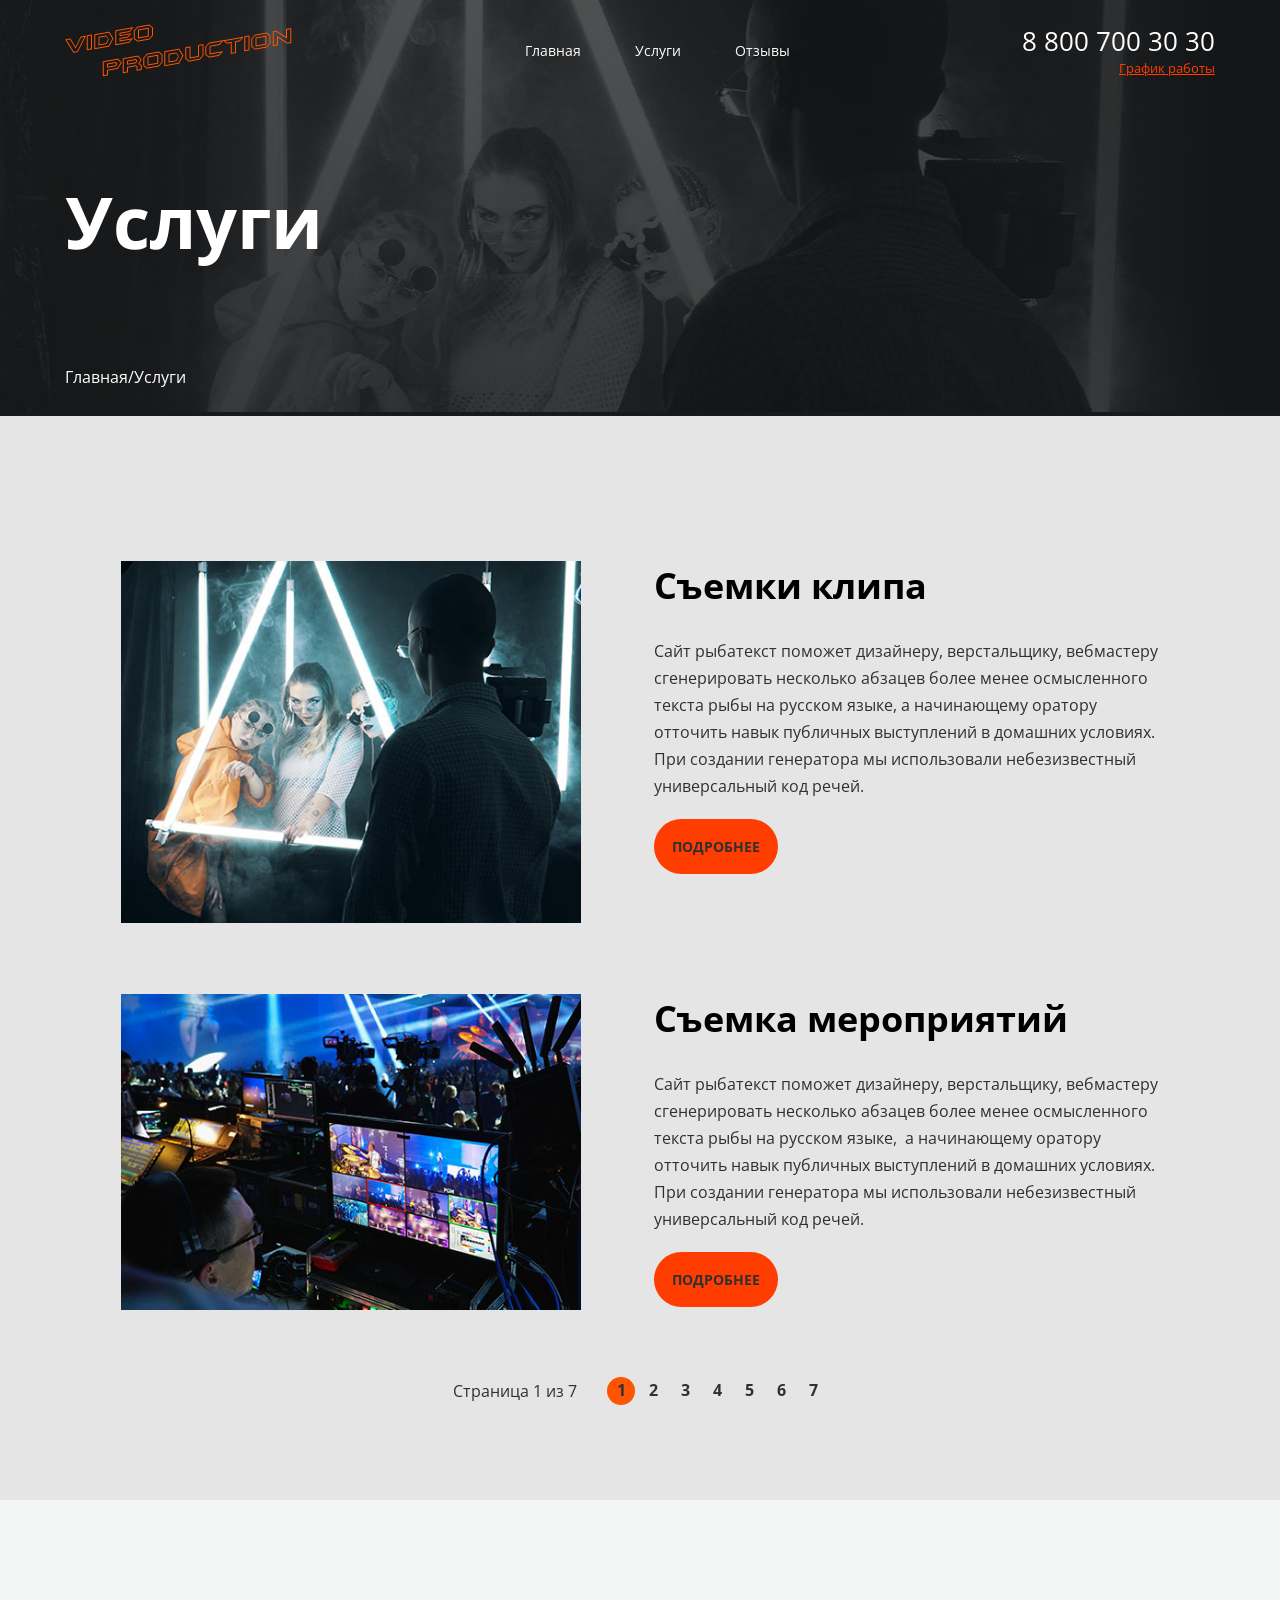
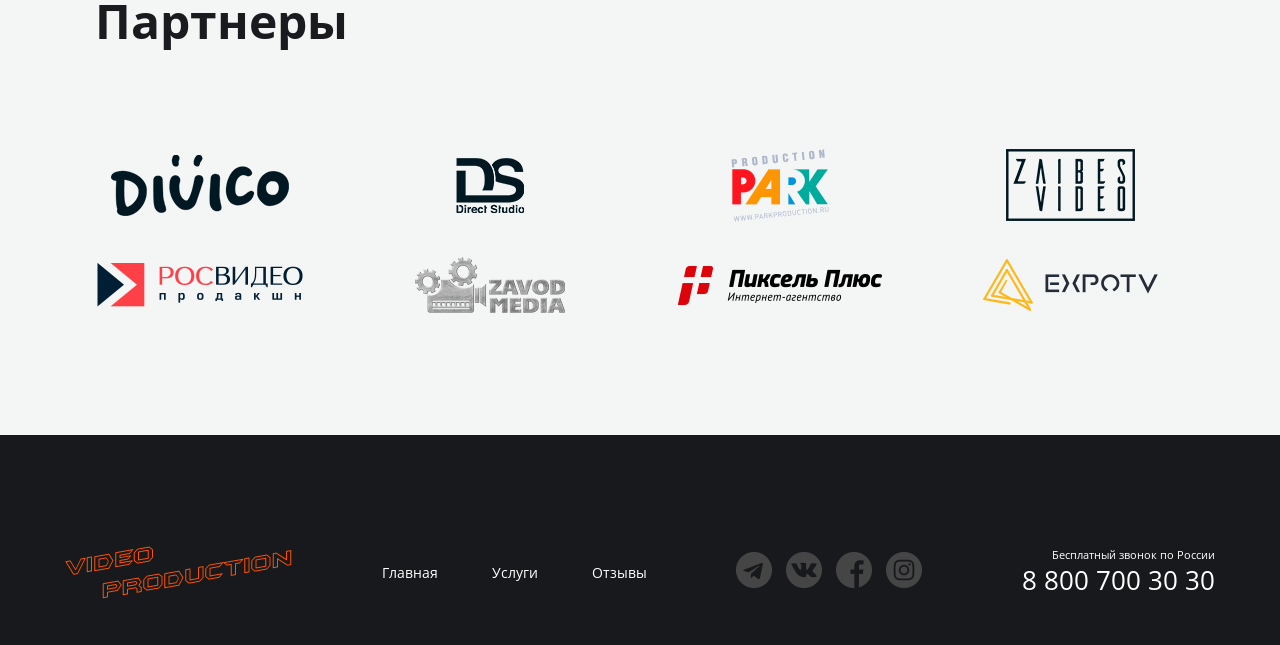
==== services.html @ b1c85d55 "лист услуги" ====
<!DOCTYPE html>
<html lang="ru">
<head>
    <meta charset="UTF-8">
    <meta http-equiv="X-UA-Compatible" content="IE=edge">
    <meta name="viewport" content="width=device-width, initial-scale=1.0">
    <link rel="stylesheet" href="css/main.css" >
    <title>services Page</title>
</head>
<body>
    <div class="wrapper"> 
        <section class="top-line">
            <div class="container top-line__container">
                <header class="header container">
                    <a href="/" class="logo">
                          <img src="img/logo.png" alt="" class="logo__pic">
                    </a>
                    <nav class="menu">
                        <ul class="menu__list">
                            <li class="menu__item">
                                <a href="" class="menu__link">Главная</a>
                                <li class="menu__item">
                                  <a href="" class="menu__link">Услуги</a>
                                  <li class="menu__item">
                                      <a href="" class="menu__link">Отзывы</a>
                            </li>
                        </ul>
                      </nav>
                    <adress class="contacts">
                      <a href="tel:+88007003030" class="contacts__phone">8 800 700 30 30</a>
                      <div class="contacts__hours">График работы</div>
                  </adress>
                </header>
                <h1 class="page-title">Услуги</h1>
                <nav class="breadcrumbs">
                    <ul class="breadcrumbs__list">
                        <li class="breadcrumbs__item">
                            <a href="#" class="list"breadcrumbs__link>Главная</a>
                        </li>
                        <li class="breadcrumbs__item breadcrumbs__item">
                            <a href="#" class="list"breadcrumbs__link>Услуги</a>
                        </li>
                    </ul>
                </nav>
            </div>
        </section>
        <main class="page-content">
            <div class="container">
            <ul class="servises">
                <li class="servises__item service">
                    <div class="servise__img">
                        <img src="./img/girls.png" class="service__img-elem" alt="girl">
                    </div>
                    <div class="service__content">
                        <h2 class="service__title">
                            Съемки клипа
                        </h2>
                        <div class="service__desc">
                            <p>
                                Сайт рыбатекст поможет дизайнеру, верстальщику, вебмастеру сгенерировать несколько абзацев более менее осмысленного текста рыбы на русском языке, а начинающему оратору отточить навык публичных выступлений в домашних условиях. При создании генератора мы использовали небезизвестный универсальный код речей.   
                            </p>
                        </div>
                        <div class="services__btn">
                            <a href="#" class="services__link button">Подробнее</a>
                          </div>
                    </div> 
                </li>
                <li class="servises__item service">
                    <div class="servise__img">
                        <img src="./img/enginiar.png" class="service__img-elem" alt="enginiar">
                    </div>
                    <div class="service__content">
                        <h2 class="service__title">
                            Съемка мероприятий
                        </h2>
                        <div class="service__desc">
                            <p>
                                Сайт рыбатекст поможет дизайнеру, верстальщику, вебмастеру сгенерировать несколько абзацев более менее осмысленного текста рыбы на русском языке,  а начинающему оратору отточить навык публичных выступлений в домашних условиях. При создании генератора мы использовали небезизвестный универсальный код речей.   
                            </p>
                        </div>
                        <div class="services__btn">
                            <a href="#" class="services__link button">Подробнее</a>
                          </div>
                    </div> 
                </li>
            </ul>
            <div class="pager">
                <div class="pager__display">Страница 1 из 7 </div>  
                <ul class="pager__list">
                   <li class="pager__item pager__item--active"> <a href="#" class="pager__link">1</a> </li>
                   <li class="pager__item"> <a href="#" class="pager__link">2</a> </li>
                   <li class="pager__item"><a href="#" class="pager__link">3</a> </li>
                   <li class="pager__item"> <a href="#" class="pager__link">4</a> </li>
                  <li class="pager__item"> <a href="#" class="pager__link">5</a> </li>
                  <li class="pager__item"> <a href="#" class="pager__link">6</a> </li>
                  <li class="pager__item"> <a href="#" class="pager__link">7</a> </li>    
                </ul>
              </div>
            </div>
        </main>
        <section class="inner-section inner-section--bg-blue">
            <div class="container">
                <h2 class="inner-section__title">Партнеры</h2>
                <ul class="partners">
                    <li class="partners__item">
                        <a href="#" class="partners__link">
                            <img src="./img/divico.png" alt="divico">
                        </a>
                    </li>
                    <li class="partners__item">
                        <a href="#" class="partners__link">
                            <img src="./img/ds.png" alt="ds">
                        </a>
                    </li>
                    <li class="partners__item">
                        <a href="#" class="partners__link">
                            <img src="./img/park.png" alt="park">
                        </a>
                    </li>
                    <li class="partners__item">
                        <a href="#" class="partners__link">
                            <img src="./img/zvibes.png" alt="zvibes">
                        </a>
                    </li>
                    <li class="partners__item">
                        <a href="#" class="partners__link">
                            <img src="./img/rosvideo.png" alt="rosvideo">
                        </a>
                    </li><li class="partners__item">
                        <a href="#" class="partners__link">
                            <img src="./img/zavod.png" alt="zavod">
                        </a>
                    </li>
                    <li class="partners__item">
                        <a href="#" class="partners__link">
                            <img src="./img/pixel.png" alt="pixel">
                        </a>
                    </li>
                    <li class="partners__item">
                        <a href="#" class="partners__link">
                            <img src="./img/expotv.png" alt="expotv">
                        </a>
                    </li>

                </ul>
            </div>
        </section>
        <footer class="inner-footer">
            <div class="container">
                <div class="footer">
                    <a href="/" class="logo">
                        <img src="img/logo.png" alt="" class="logo__pic">
                    </a>
                    <nav class="menu">
                        <ul class="menu__list">
                            <li class="menu__item">
                                <a href="" class="menu__link">Главная</a>
                                <li class="menu__item">
                                  <a href="" class="menu__link">Услуги</a>
                                  <li class="menu__item">
                                      <a href="" class="menu__link">Отзывы</a>
                            </li>
                        </ul> 
                    </nav>
                  <ul class="socials">
                          <li class="socials__item" socials___item--icon-tg>
                              <a href="" class="socials__link">
                                  <img src="img/t.png" alt="" class="socials__pic">
                              </a>
                            </li>
                            <li class="socials__item" socials___item--icon-vk>
                              <a href="" class="socials__link"> 
                                <img src="img/vk.png" alt="" class="socials__pic">
                            </a>
                        </li>
                        <li class="socials__item" socials___item--icon-f>
                            <a href="" class="socials__link">
                                <img src="img/f.png" alt="" class="socials__pic">
                            </a>
                        </li>
                        <li class="socials__item" socials___item--icon-in>
                            <a href="" class="socials__link">
                                <img src="img/in.png" alt="" class="socials__pic">
                            </a>
                        </li>
                  </ul>
                  <adress class="contacts">
                      <div class="contacts-desc">Бесплатный звонок по России</div>
                      <a href="tel:+88007003030" class="contacts__phone">8 800 700 30 30</a>
                  </adress>
                      </div>
            </div>
        </footer>
    </div>    
</body>
</html>
---- css/main.css ----
@import url('https://fonts.googleapis.com/css2?family=Open+Sans:wght@400;700&display=swap');

@import url('blocks/base.css');
@import url('blocks/hero.css');
@import url('blocks/services.css');
@import url('blocks/news.css');
@import url('blocks/footer.css');
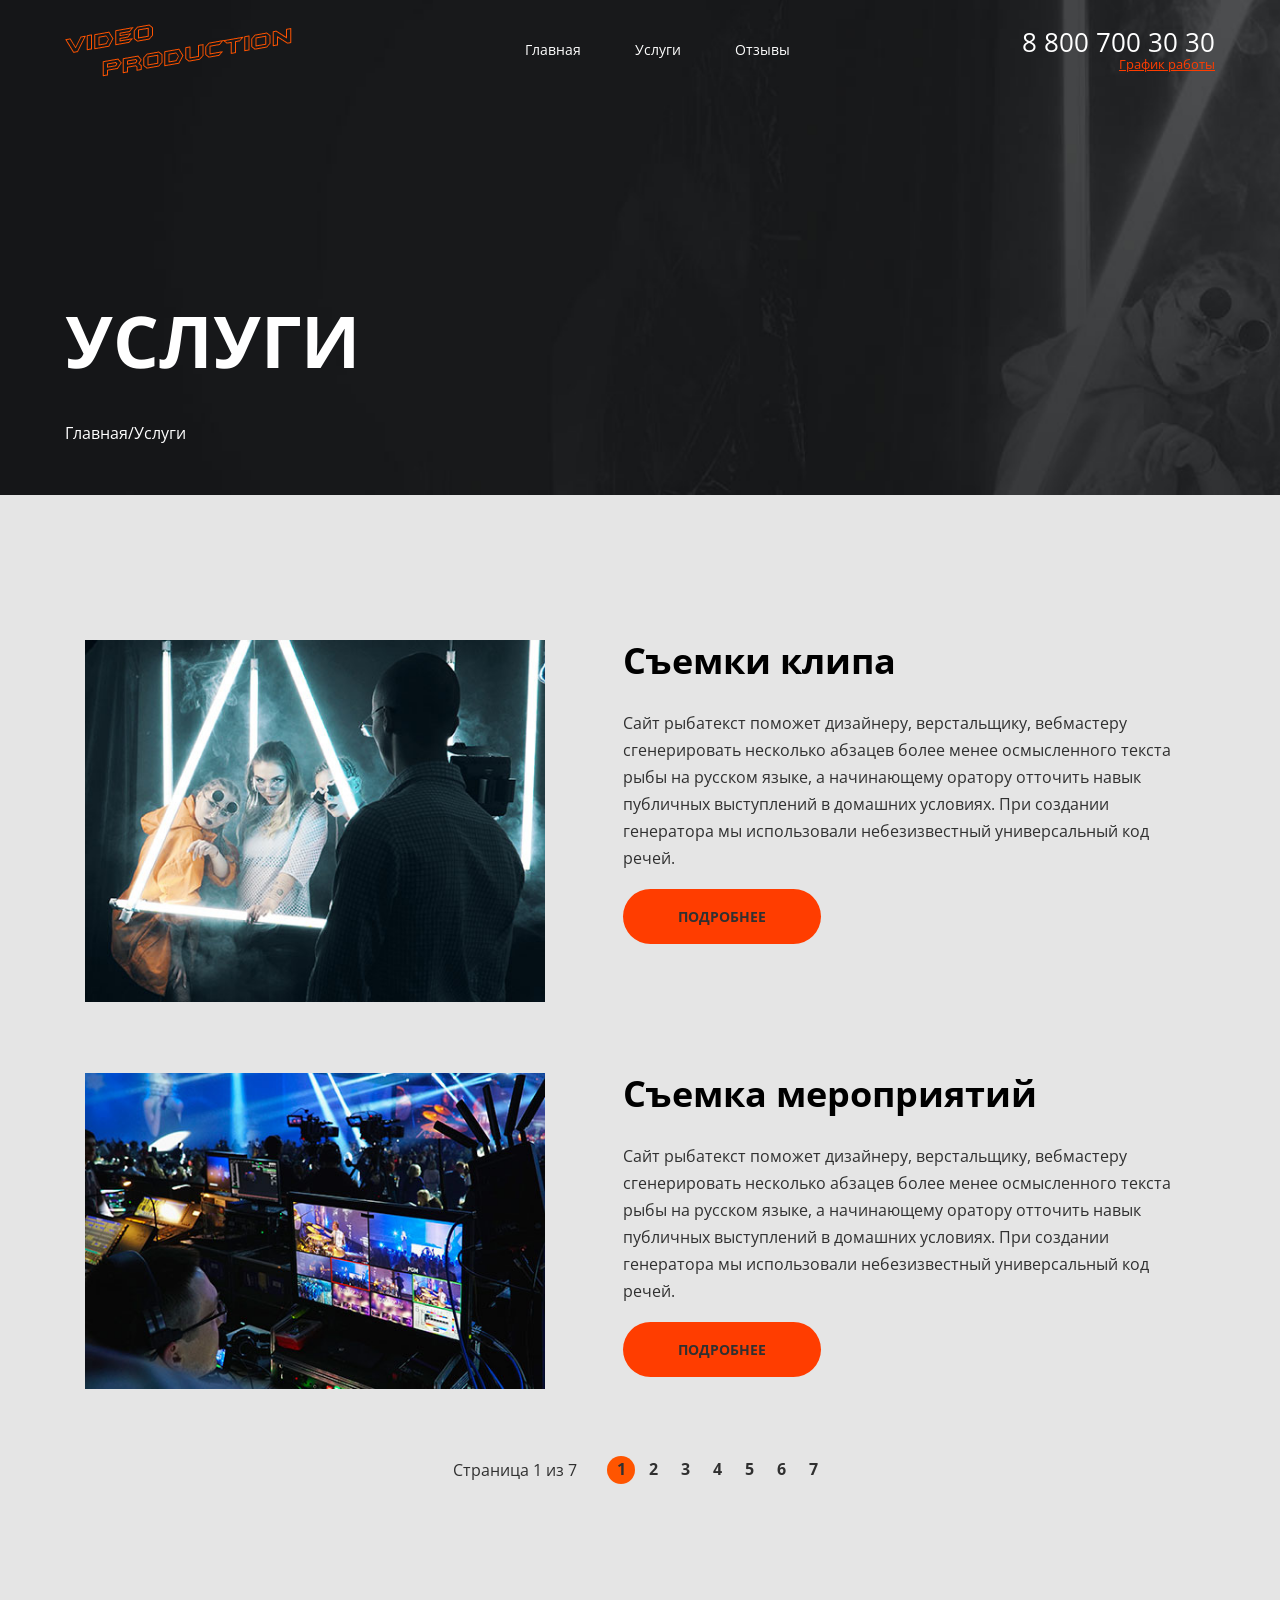
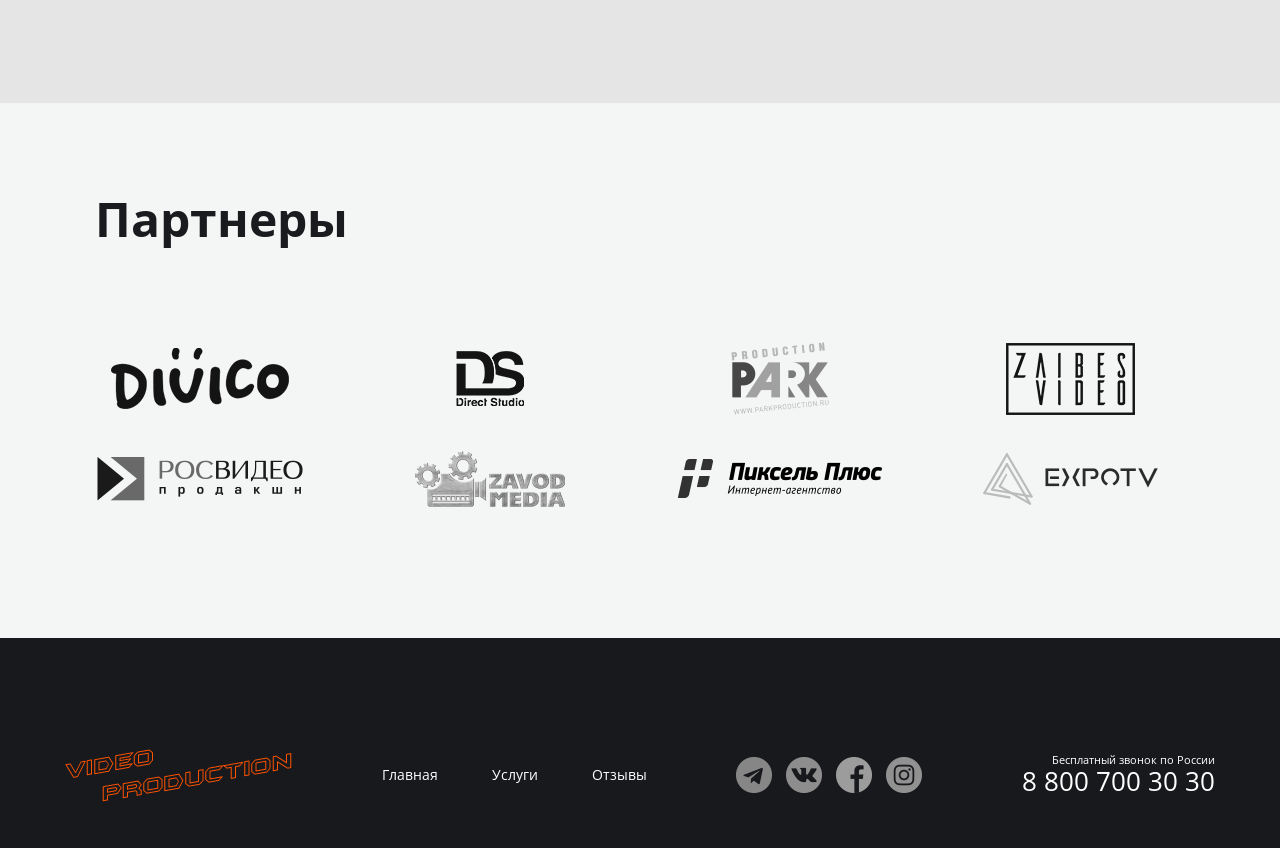
==== commit 518dc669: "Add files via upload" ====
--- a/services.html
+++ b/services.html
@@ -4,8 +4,8 @@
     <meta charset="UTF-8">
     <meta http-equiv="X-UA-Compatible" content="IE=edge">
     <meta name="viewport" content="width=device-width, initial-scale=1.0">
-    <link rel="stylesheet" href="css/main.css" >
-    <title>services Page</title>
+    <link rel="stylesheet" href="css/main.css">
+    <title>Services Page</title>
 </head>
 <body>
     <div class="wrapper"> 
@@ -18,11 +18,11 @@
                     <nav class="menu">
                         <ul class="menu__list">
                             <li class="menu__item">
-                                <a href="" class="menu__link">Главная</a>
+                                <a href="index.html" class="menu__link">Главная</a>
                                 <li class="menu__item">
-                                  <a href="" class="menu__link">Услуги</a>
+                                  <a href="services.html" class="menu__link">Услуги</a>
                                   <li class="menu__item">
-                                      <a href="" class="menu__link">Отзывы</a>
+                                      <a href="reviews.html" class="menu__link">Отзывы</a>
                             </li>
                         </ul>
                       </nav>
@@ -31,18 +31,18 @@
                       <div class="contacts__hours">График работы</div>
                   </adress>
                 </header>
-                <h1 class="page-title">Услуги</h1>
+                <h1 class="page-title"> Услуги</h1>
                 <nav class="breadcrumbs">
                     <ul class="breadcrumbs__list">
                         <li class="breadcrumbs__item">
                             <a href="#" class="list"breadcrumbs__link>Главная</a>
                         </li>
-                        <li class="breadcrumbs__item breadcrumbs__item">
+                        <li class="breadcrumbs__item breadcrumbs__item--active">
                             <a href="#" class="list"breadcrumbs__link>Услуги</a>
                         </li>
                     </ul>
                 </nav>
-            </div>
+            </div> 
         </section>
         <main class="page-content">
             <div class="container">
@@ -75,8 +75,7 @@
                         </h2>
                         <div class="service__desc">
                             <p>
-                                Сайт рыбатекст поможет дизайнеру, верстальщику, вебмастеру сгенерировать несколько абзацев более менее осмысленного текста рыбы на русском языке,  -а начинающему оратору отточить навык публичных выступлений в домашних условиях. При создании генератора мы использовали небезизвестный универсальный код речей.   
+                                Сайт рыбатекст поможет дизайнеру, верстальщику, вебмастеру сгенерировать несколько абзацев более менее осмысленного текста рыбы на русском языке, а начинающему оратору отточить навык публичных выступлений в домашних условиях. При создании генератора мы использовали небезизвестный универсальный код речей.   
                             </p>
                         </div>
                         <div class="services__btn">
@@ -149,17 +148,17 @@
         <footer class="inner-footer">
             <div class="container">
                 <div class="footer">
-                    <a href="/" class="logo">
+                    <a href="index.html" class="logo">
                         <img src="img/logo.png" alt="" class="logo__pic">
                     </a>
                     <nav class="menu">
                         <ul class="menu__list">
                             <li class="menu__item">
-                                <a href="" class="menu__link">Главная</a>
+                                <a href="index.html" class="menu__link">Главная</a>
                                 <li class="menu__item">
-                                  <a href="" class="menu__link">Услуги</a>
+                                  <a href="services.html" class="menu__link">Услуги</a>
                                   <li class="menu__item">
-                                      <a href="" class="menu__link">Отзывы</a>
+                                      <a href="reviews.html" class="menu__link">Отзывы</a>
                             </li>
                         </ul> 
                     </nav>
--- a/css/main.css
+++ b/css/main.css
@@ -5,3 +5,6 @@
 @import url('blocks/services.css');
 @import url('blocks/news.css');
 @import url('blocks/footer.css');
+@import url('blocks/reviews.css');
+@import url('blocks/normalize.css');
+@import url('blocks/welcome.css')
